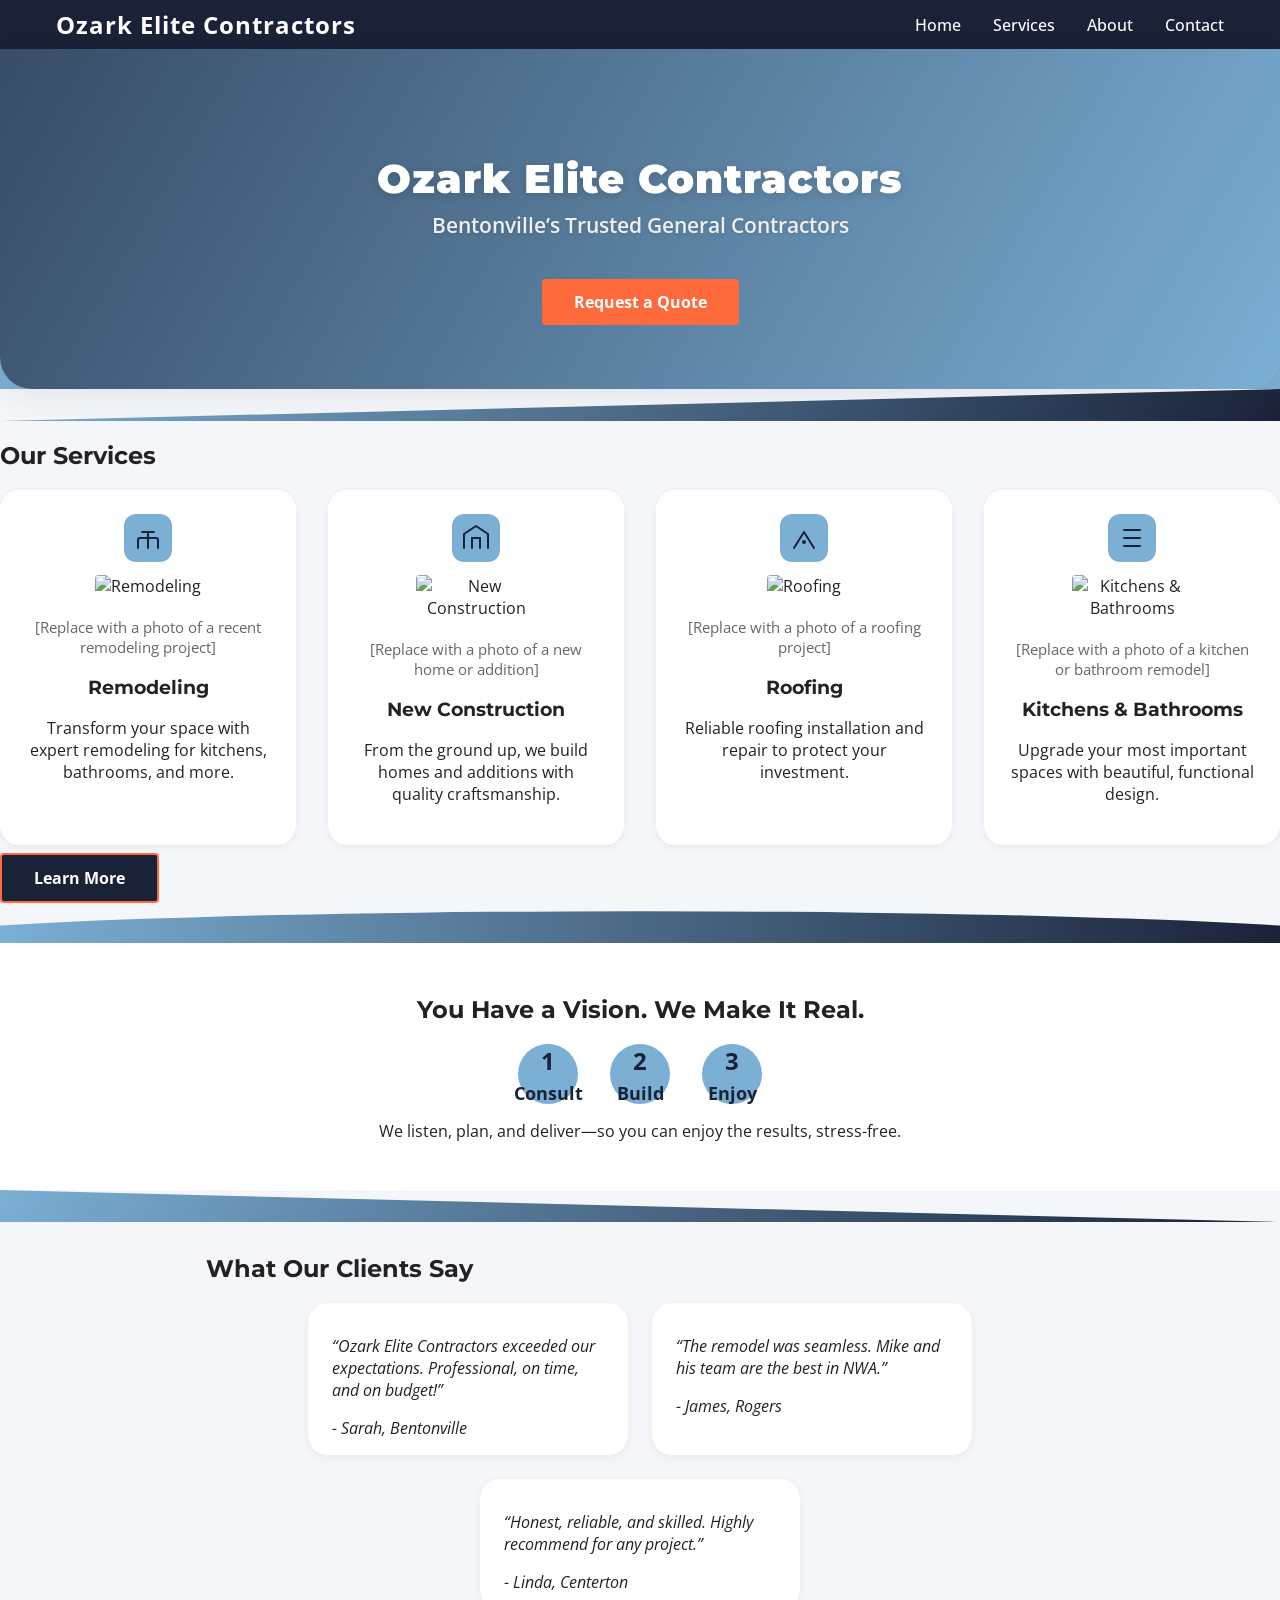
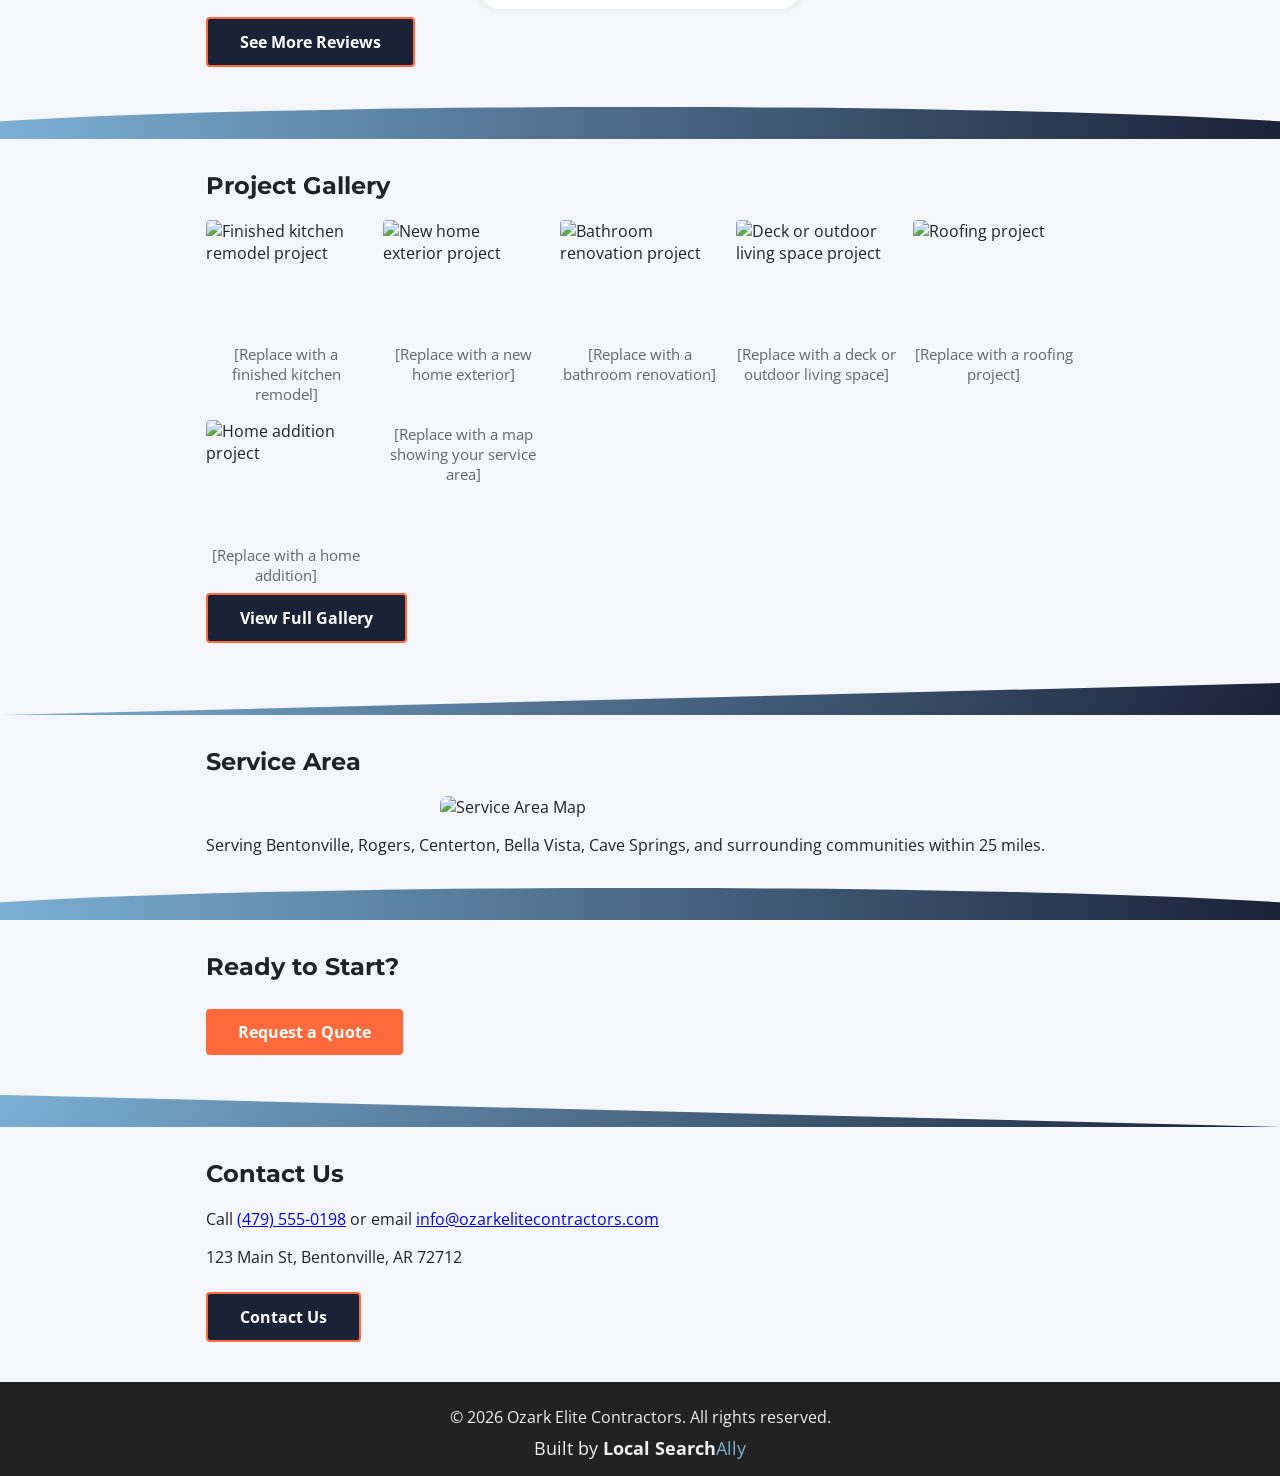
==== index.html @ 08e43aa9 "add html/css/js, schema, robots, and sitemap" ====
<!doctype html>
<html lang="en">
  <head>
    <meta charset="UTF-8" />
    <meta name="viewport" content="width=device-width, initial-scale=1.0" />
    <title>Ozark Elite Contractors | Bentonville, AR</title>
    <meta
      name="description"
      content="Ozark Elite Contractors: Trusted general contractors serving Bentonville and Northwest Arkansas. Remodeling, new construction, roofing, kitchens, and more. Request a quote today!"
    />
    <!-- Google Fonts: Montserrat (headings), Open Sans (body) -->
    <link
      href="https://fonts.googleapis.com/css2?family=Montserrat:wght@700;900&family=Open+Sans:wght@400;600&display=swap"
      rel="stylesheet"
    />
    <link rel="stylesheet" href="styles.css" />
    <!-- Schema markup for LocalBusiness and Organization -->
    <script type="application/ld+json">
      {
        "@context": "https://schema.org",
        "@type": "LocalBusiness",
        "name": "Ozark Elite Contractors",
        "image": "https://localsearchally.com/demo-assets/ozark-elite-logo.png",
        "@id": "https://ozarkelitecontractors.com",
        "url": "https://ozarkelitecontractors.com",
        "telephone": "+1-479-555-0198",
        "address": {
          "@type": "PostalAddress",
          "streetAddress": "123 Main St",
          "addressLocality": "Bentonville",
          "addressRegion": "AR",
          "postalCode": "72712",
          "addressCountry": "US"
        },
        "geo": {
          "@type": "GeoCoordinates",
          "latitude": 36.3729,
          "longitude": -94.2088
        },
        "openingHoursSpecification": [
          {
            "@type": "OpeningHoursSpecification",
            "dayOfWeek": [
              "Monday",
              "Tuesday",
              "Wednesday",
              "Thursday",
              "Friday"
            ],
            "opens": "08:00",
            "closes": "17:00"
          }
        ],
        "sameAs": [
          "https://www.facebook.com/ozarkelitecontractors",
          "https://www.instagram.com/ozarkelitecontractors"
        ]
      }
    </script>
    <script type="application/ld+json">
      {
        "@context": "https://schema.org",
        "@type": "Organization",
        "name": "Ozark Elite Contractors",
        "url": "https://ozarkelitecontractors.com",
        "logo": "https://localsearchally.com/demo-assets/ozark-elite-logo.png",
        "contactPoint": [
          {
            "@type": "ContactPoint",
            "telephone": "+1-479-555-0198",
            "contactType": "customer service",
            "areaServed": "US",
            "availableLanguage": ["English"]
          }
        ],
        "sameAs": [
          "https://www.facebook.com/ozarkelitecontractors",
          "https://www.instagram.com/ozarkelitecontractors"
        ]
      }
    </script>
  </head>
  <body>
    <header role="banner">
      <nav role="navigation" aria-label="Main navigation">
        <div class="logo">Ozark Elite Contractors</div>
        <ul role="menubar" aria-label="Main navigation">
          <li><a href="index.html" aria-current="page">Home</a></li>
          <li><a href="services.html">Services</a></li>
          <li><a href="about.html">About</a></li>
          <li><a href="contact.html">Contact</a></li>
        </ul>
      </nav>
    </header>
    <main role="main">
      <section class="hero" aria-label="Hero section">
        <div class="hero-bg">
          <h1>Ozark Elite Contractors</h1>
          <div class="hero-sub">Bentonville’s Trusted General Contractors</div>
          <a href="contact.html" class="cta" aria-label="Request a Quote"
            >Request a Quote</a
          >
        </div>
      </section>
      <div class="divider divider-angled"></div>
      <section aria-label="Our Services">
        <h2>Our Services</h2>
        <div class="service-cards">
          <div class="service-card" tabindex="0">
            <span
              aria-hidden="true"
              style="display: block; margin-bottom: 0.5rem"
            >
              <svg width="48" height="48" fill="none" viewBox="0 0 48 48">
                <rect width="48" height="48" rx="12" fill="#7bafd4" />
                <path
                  d="M14 34v-8a2 2 0 0 1 2-2h16a2 2 0 0 1 2 2v8"
                  stroke="#1a2238"
                  stroke-width="2"
                  stroke-linecap="round"
                  stroke-linejoin="round"
                />
                <path
                  d="M24 34V18"
                  stroke="#1a2238"
                  stroke-width="2"
                  stroke-linecap="round"
                />
                <path
                  d="M18 18h12"
                  stroke="#1a2238"
                  stroke-width="2"
                  stroke-linecap="round"
                />
              </svg>
            </span>
            <img src="assets/remodeling.jpg" alt="Remodeling" loading="lazy" />
            <small class="img-desc"
              >[Replace with a photo of a recent remodeling project]</small
            >
            <h3>Remodeling</h3>
            <p>
              Transform your space with expert remodeling for kitchens,
              bathrooms, and more.
            </p>
          </div>
          <div class="service-card" tabindex="0">
            <span
              aria-hidden="true"
              style="display: block; margin-bottom: 0.5rem"
            >
              <svg width="48" height="48" fill="none" viewBox="0 0 48 48">
                <rect width="48" height="48" rx="12" fill="#7bafd4" />
                <path
                  d="M12 34V20l12-8 12 8v14"
                  stroke="#1a2238"
                  stroke-width="2"
                  stroke-linecap="round"
                  stroke-linejoin="round"
                />
                <path
                  d="M20 34V24h8v10"
                  stroke="#1a2238"
                  stroke-width="2"
                  stroke-linecap="round"
                />
              </svg>
            </span>
            <img
              src="assets/new-construction.jpg"
              alt="New Construction"
              loading="lazy"
            />
            <small class="img-desc"
              >[Replace with a photo of a new home or addition]</small
            >
            <h3>New Construction</h3>
            <p>
              From the ground up, we build homes and additions with quality
              craftsmanship.
            </p>
          </div>
          <div class="service-card" tabindex="0">
            <span
              aria-hidden="true"
              style="display: block; margin-bottom: 0.5rem"
            >
              <svg width="48" height="48" fill="none" viewBox="0 0 48 48">
                <rect width="48" height="48" rx="12" fill="#7bafd4" />
                <path
                  d="M14 34l10-16 10 16"
                  stroke="#1a2238"
                  stroke-width="2"
                  stroke-linecap="round"
                  stroke-linejoin="round"
                />
                <circle cx="24" cy="28" r="2" fill="#1a2238" />
              </svg>
            </span>
            <img src="assets/roofing.jpg" alt="Roofing" loading="lazy" />
            <small class="img-desc"
              >[Replace with a photo of a roofing project]</small
            >
            <h3>Roofing</h3>
            <p>
              Reliable roofing installation and repair to protect your
              investment.
            </p>
          </div>
          <div class="service-card" tabindex="0">
            <span
              aria-hidden="true"
              style="display: block; margin-bottom: 0.5rem"
            >
              <svg width="48" height="48" fill="none" viewBox="0 0 48 48">
                <rect width="48" height="48" rx="12" fill="#7bafd4" />
                <path
                  d="M16 32h16M16 24h16M16 16h16"
                  stroke="#1a2238"
                  stroke-width="2"
                  stroke-linecap="round"
                />
              </svg>
            </span>
            <img
              src="assets/kitchen-bath.jpg"
              alt="Kitchens & Bathrooms"
              loading="lazy"
            />
            <small class="img-desc"
              >[Replace with a photo of a kitchen or bathroom remodel]</small
            >
            <h3>Kitchens & Bathrooms</h3>
            <p>
              Upgrade your most important spaces with beautiful, functional
              design.
            </p>
          </div>
        </div>
        <a href="services.html" class="cta-secondary">Learn More</a>
      </section>
      <div class="divider divider-wave"></div>
      <!-- StoryBrand Narrative -->
      <section class="storybrand" aria-label="StoryBrand Narrative">
        <h2>You Have a Vision. We Make It Real.</h2>
        <div class="steps">
          <div class="step"><span>1</span>Consult</div>
          <div class="step"><span>2</span>Build</div>
          <div class="step"><span>3</span>Enjoy</div>
        </div>
        <p>
          We listen, plan, and deliver—so you can enjoy the results,
          stress-free.
        </p>
      </section>
      <!-- Social Proof -->
      <div class="divider divider-angled flip"></div>
      <section class="reviews" aria-label="Client Reviews">
        <h2>What Our Clients Say</h2>
        <div class="review-cards">
          <div class="review-card">
            <p>
              “Ozark Elite Contractors exceeded our expectations. Professional,
              on time, and on budget!”
            </p>
            <span>- Sarah, Bentonville</span>
          </div>
          <div class="review-card">
            <p>
              “The remodel was seamless. Mike and his team are the best in NWA.”
            </p>
            <span>- James, Rogers</span>
          </div>
          <div class="review-card">
            <p>
              “Honest, reliable, and skilled. Highly recommend for any project.”
            </p>
            <span>- Linda, Centerton</span>
          </div>
        </div>
        <a href="about.html#reviews" class="cta-secondary">See More Reviews</a>
      </section>
      <!-- Project Gallery -->
      <div class="divider divider-wave"></div>
      <section class="gallery" aria-label="Project Gallery">
        <h2>Project Gallery</h2>
        <div class="gallery-grid">
          <div class="gallery-img">
            <img
              src="assets/gallery1.jpg"
              alt="Finished kitchen remodel project"
              loading="lazy"
            />
            <small class="img-desc"
              >[Replace with a finished kitchen remodel]</small
            >
          </div>
          <div class="gallery-img">
            <img
              src="assets/gallery2.jpg"
              alt="New home exterior project"
              loading="lazy"
            />
            <small class="img-desc">[Replace with a new home exterior]</small>
          </div>
          <div class="gallery-img">
            <img
              src="assets/gallery3.jpg"
              alt="Bathroom renovation project"
              loading="lazy"
            />
            <small class="img-desc">[Replace with a bathroom renovation]</small>
          </div>
          <div class="gallery-img">
            <img
              src="assets/gallery4.jpg"
              alt="Deck or outdoor living space project"
              loading="lazy"
            />
            <small class="img-desc"
              >[Replace with a deck or outdoor living space]</small
            >
          </div>
          <div class="gallery-img">
            <img
              src="assets/gallery5.jpg"
              alt="Roofing project"
              loading="lazy"
            />
            <small class="img-desc">[Replace with a roofing project]</small>
          </div>
          <div class="gallery-img">
            <img
              src="assets/gallery6.jpg"
              alt="Home addition project"
              loading="lazy"
            />
            <small class="img-desc">[Replace with a home addition]</small>
          </div>
          <small class="img-desc"
            >[Replace with a map showing your service area]</small
          >
        </div>
        <a href="about.html#gallery" class="cta-secondary">View Full Gallery</a>
      </section>
      <!-- Service Area Map -->
      <div class="divider divider-angled"></div>
      <section class="service-area" aria-label="Service Area">
        <h2>Service Area</h2>
        <img
          src="assets/service-area-map.jpg"
          alt="Service Area Map"
          loading="lazy"
        />
        <p>
          Serving Bentonville, Rogers, Centerton, Bella Vista, Cave Springs, and
          surrounding communities within 25 miles.
        </p>
      </section>
      <!-- Secondary CTA -->
      <div class="divider divider-wave"></div>
      <section class="cta-section" aria-label="Call to Action">
        <h2>Ready to Start?</h2>
        <a href="contact.html" class="cta">Request a Quote</a>
      </section>
      <!-- Contact Teaser -->
      <div class="divider divider-angled flip"></div>
      <section class="contact-teaser" aria-label="Contact Teaser">
        <h2>Contact Us</h2>
        <p>
          Call <a href="tel:4795550198">(479) 555-0198</a> or email
          <a href="mailto:info@ozarkelitecontractors.com"
            >info@ozarkelitecontractors.com</a
          >
        </p>
        <p>123 Main St, Bentonville, AR 72712</p>
        <a href="contact.html" class="cta-secondary">Contact Us</a>
      </section>
    </main>
    <footer>
      <div class="footer-content">
        <span>&copy; 2026 Ozark Elite Contractors. All rights reserved.</span>
        <span
          >Built by
          <a href="https://localsearchally.com" style="color: #f0f0f0"
            >Local Search</a
          ><span style="color: #7bafd4">Ally</span></span
        >
      </div>
    </footer>
    <script src="main.js"></script>
  </body>
</html>
---- styles.css ----
/*
  styles.css for Ozark Elite Contractors Demo Site
  Bold, modern, accessible, and mobile-friendly
*/

:root {
  --primary: #1a2238;
  --accent: #7bafd4;
  --background: #f5f6fa;
  --cta: #ff6a3d;
  --footer-bg: #222;
  --footer-light: #f0f0f0;
  --footer-ally: #7bafd4;
  --text: #222;
  --white: #fff;
}

html {
  box-sizing: border-box;
  font-size: 16px;
  scroll-behavior: smooth;
}
*,
*:before,
*:after {
  box-sizing: inherit;
}
body {
  margin: 0;
  font-family: "Open Sans", Arial, sans-serif;
  /* Headings use Montserrat */
  h1,
  h2,
  h3,
  h4,
  h5,
  h6 {
    font-family: "Montserrat", Arial, sans-serif;
    font-weight: 700;
  }
  background: var(--background);
  color: var(--text);
}
header {
  background: var(--primary);
  color: var(--white);
  padding: 0.5rem 0;
}
nav {
  display: flex;
  align-items: center;
  justify-content: space-between;
  max-width: 1200px;
  margin: 0 auto;
  padding: 0 1rem;
}
.logo {
  font-size: 1.5rem;
  font-weight: bold;
  letter-spacing: 1px;
}
nav ul {
  list-style: none;
  display: flex;
  gap: 2rem;
  margin: 0;
  padding: 0;
}
nav a {
  color: var(--white);
  text-decoration: none;
  font-weight: 500;
  transition: color 0.2s;
}
nav a:hover {
  color: var(--accent);
}
.hero {
  background: var(--accent);
  color: var(--primary);
  text-align: center;
  padding: 0;
  position: relative;
  min-height: 340px;
  display: flex;
  align-items: stretch;
  justify-content: center;
}
.hero-bg {
  background:
    linear-gradient(
      120deg,
      rgba(26, 34, 56, 0.7) 0%,
      rgba(123, 175, 212, 0.7) 100%
    ),
    url("https://images.unsplash.com/photo-1506744038136-46273834b3fb?auto=format&fit=crop&w=1200&q=80")
      center/cover no-repeat;
  width: 100%;
  padding: 4rem 1rem 3rem 1rem;
  display: flex;
  flex-direction: column;
  align-items: center;
  justify-content: center;
  border-radius: 0 0 2rem 2rem;
  box-shadow: 0 8px 32px rgba(26, 34, 56, 0.08);
}
.hero-bg h1 {
  font-family: "Montserrat", Arial, sans-serif;
  font-size: 3rem;
  font-weight: 900;
  letter-spacing: 1px;
  color: var(--white);
  margin-bottom: 0.5rem;
  text-shadow: 0 2px 8px rgba(26, 34, 56, 0.18);
}
.hero-sub {
  font-family: "Open Sans", Arial, sans-serif;
  font-size: 1.3rem;
  color: var(--footer-light);
  margin-bottom: 2rem;
  font-weight: 600;
  text-shadow: 0 1px 4px rgba(26, 34, 56, 0.12);
}
.hero h1 {
  font-size: 2.5rem;
  margin-bottom: 0.5rem;
}
.hero p {
  font-size: 1.25rem;
  margin-bottom: 1.5rem;
}
.cta,
.cta-secondary,
button.cta {
  display: inline-block;
  background: var(--cta);
  color: var(--white);
  padding: 0.75rem 2rem;
  border: none;
  border-radius: 4px;
  font-size: 1rem;
  font-weight: bold;
  text-decoration: none;
  margin: 0.5rem 0;
  cursor: pointer;
  transition:
    background 0.2s,
    box-shadow 0.2s,
    transform 0.15s;
  outline: none;
}
.cta:active,
.cta-secondary:active,
button.cta:active {
  transform: scale(0.97);
  box-shadow: 0 2px 8px rgba(255, 106, 61, 0.12);
}
.cta:hover,
button.cta:hover {
  background: #ff824d;
}
.cta-secondary {
  background: var(--primary);
  color: var(--white);
  border: 2px solid var(--cta);
}
.cta-secondary:hover {
  background: var(--cta);
  color: var(--white);
}
.services-highlight,
.service-list {
  max-width: 1200px;
  margin: 2rem auto;
  padding: 0 1rem;
}
.service-cards,
.service-list {
  display: flex;
  flex-wrap: wrap;
  gap: 2rem;
  justify-content: center;
}
.service-card {
  background: var(--white);
  border-radius: 1.25rem;
  box-shadow: 0 2px 8px rgba(0, 0, 0, 0.06);
  padding: 1.5rem;
  flex: 1 1 250px;
  max-width: 320px;
  text-align: center;
  transition:
    box-shadow 0.2s,
    transform 0.2s;
  cursor: pointer;
}
.service-card:hover,
.service-card:focus-within {
  box-shadow: 0 8px 32px rgba(123, 175, 212, 0.18);
  transform: translateY(-4px) scale(1.03);
}
.service-card img {
  width: 100%;
  max-width: 120px;
  height: auto;
  margin-bottom: 1rem;
  border-radius: 4px;
}
.storybrand {
  background: var(--white);
  padding: 2rem 1rem;
  text-align: center;
}
.steps {
  display: flex;
  justify-content: center;
  gap: 2rem;
  margin: 1rem 0;
}
.step {
  background: var(--accent);
  color: var(--primary);
  border-radius: 50%;
  width: 60px;
  height: 60px;
  display: flex;
  flex-direction: column;
  align-items: center;
  justify-content: center;
  font-weight: bold;
  font-size: 1.1rem;
}
.step span {
  font-size: 1.5rem;
  margin-bottom: 0.25rem;
}
.reviews,
.gallery,
.service-area,
.cta-section,
.contact-teaser,
.contact-methods,
.contact-form,
.map,
.why-choose-us,
.community-values {
  max-width: 900px;
  margin: 2rem auto;
  padding: 0 1rem;
}
.review-cards {
  display: flex;
  flex-wrap: wrap;
  gap: 1.5rem;
  justify-content: center;
}
.review-card {
  background: var(--white);
  border-radius: 1.25rem;
  box-shadow: 0 2px 8px rgba(0, 0, 0, 0.06);
  padding: 1rem 1.5rem;
  max-width: 320px;
  font-style: italic;
  transition:
    box-shadow 0.2s,
    transform 0.2s;
}
.review-card:hover,
.review-card:focus-within {
  box-shadow: 0 8px 32px rgba(123, 175, 212, 0.18);
  transform: translateY(-4px) scale(1.03);
}
/* Section Dividers */
.divider {
  width: 100%;
  height: 32px;
  overflow: hidden;
  line-height: 0;
  margin: 0;
  background: none;
  border: none;
}
.divider-angled {
  background: none;
  height: 32px;
  position: relative;
}
.divider-angled::before {
  content: "";
  display: block;
  width: 100%;
  height: 100%;
  background: linear-gradient(120deg, var(--accent) 0%, var(--primary) 100%);
  clip-path: polygon(0 100%, 100% 0, 100% 100%);
}
.divider-angled.flip::before {
  clip-path: polygon(0 0, 100% 100%, 0 100%);
}
.divider-wave {
  background: none;
  height: 32px;
  position: relative;
}
.divider-wave::before {
  content: "";
  display: block;
  width: 100%;
  height: 100%;
  background: linear-gradient(90deg, var(--accent) 0%, var(--primary) 100%);
  clip-path: ellipse(60% 100% at 50% 100%);
}
.gallery-grid {
  display: grid;
  grid-template-columns: repeat(auto-fit, minmax(140px, 1fr));
  gap: 1rem;
  margin-top: 1rem;
}
.gallery-img {
  display: flex;
  flex-direction: column;
  align-items: center;
}
.gallery-img img {
  width: 100%;
  border-radius: 4px;
  object-fit: cover;
  aspect-ratio: 4/3;
}
.img-desc {
  display: block;
  font-size: 0.95rem;
  color: #666;
  margin-top: 0.25rem;
  text-align: center;
}
.service-area img,
.map img {
  width: 100%;
  max-width: 400px;
  display: block;
  margin: 1rem auto;
  border-radius: 8px;
}
footer {
  background: var(--footer-bg);
  color: var(--footer-light);
  padding: 1.5rem 0 1rem 0;
  text-align: center;
}
.footer-content {
  display: flex;
  flex-direction: column;
  gap: 0.5rem;
  align-items: center;
  font-size: 1rem;
}
.footer-content a {
  color: var(--footer-light);
  text-decoration: none;
  font-weight: bold;
}
.footer-content a:hover {
  color: var(--footer-ally);
}
.footer-content span:last-child {
  font-size: 1.1rem;
}
.footer-content span .footer-ally {
  color: var(--footer-ally);
}
@media (max-width: 800px) {
  .service-cards,
  .service-list,
  .review-cards {
    flex-direction: column;
    align-items: center;
  }
  nav ul {
    gap: 1rem;
  }
}
@media (max-width: 600px) {
  .hero h1 {
    font-size: 1.5rem;
  }
  .service-card,
  .review-card {
    max-width: 100%;
  }
  .gallery-grid {
    grid-template-columns: 1fr 1fr;
  }
}
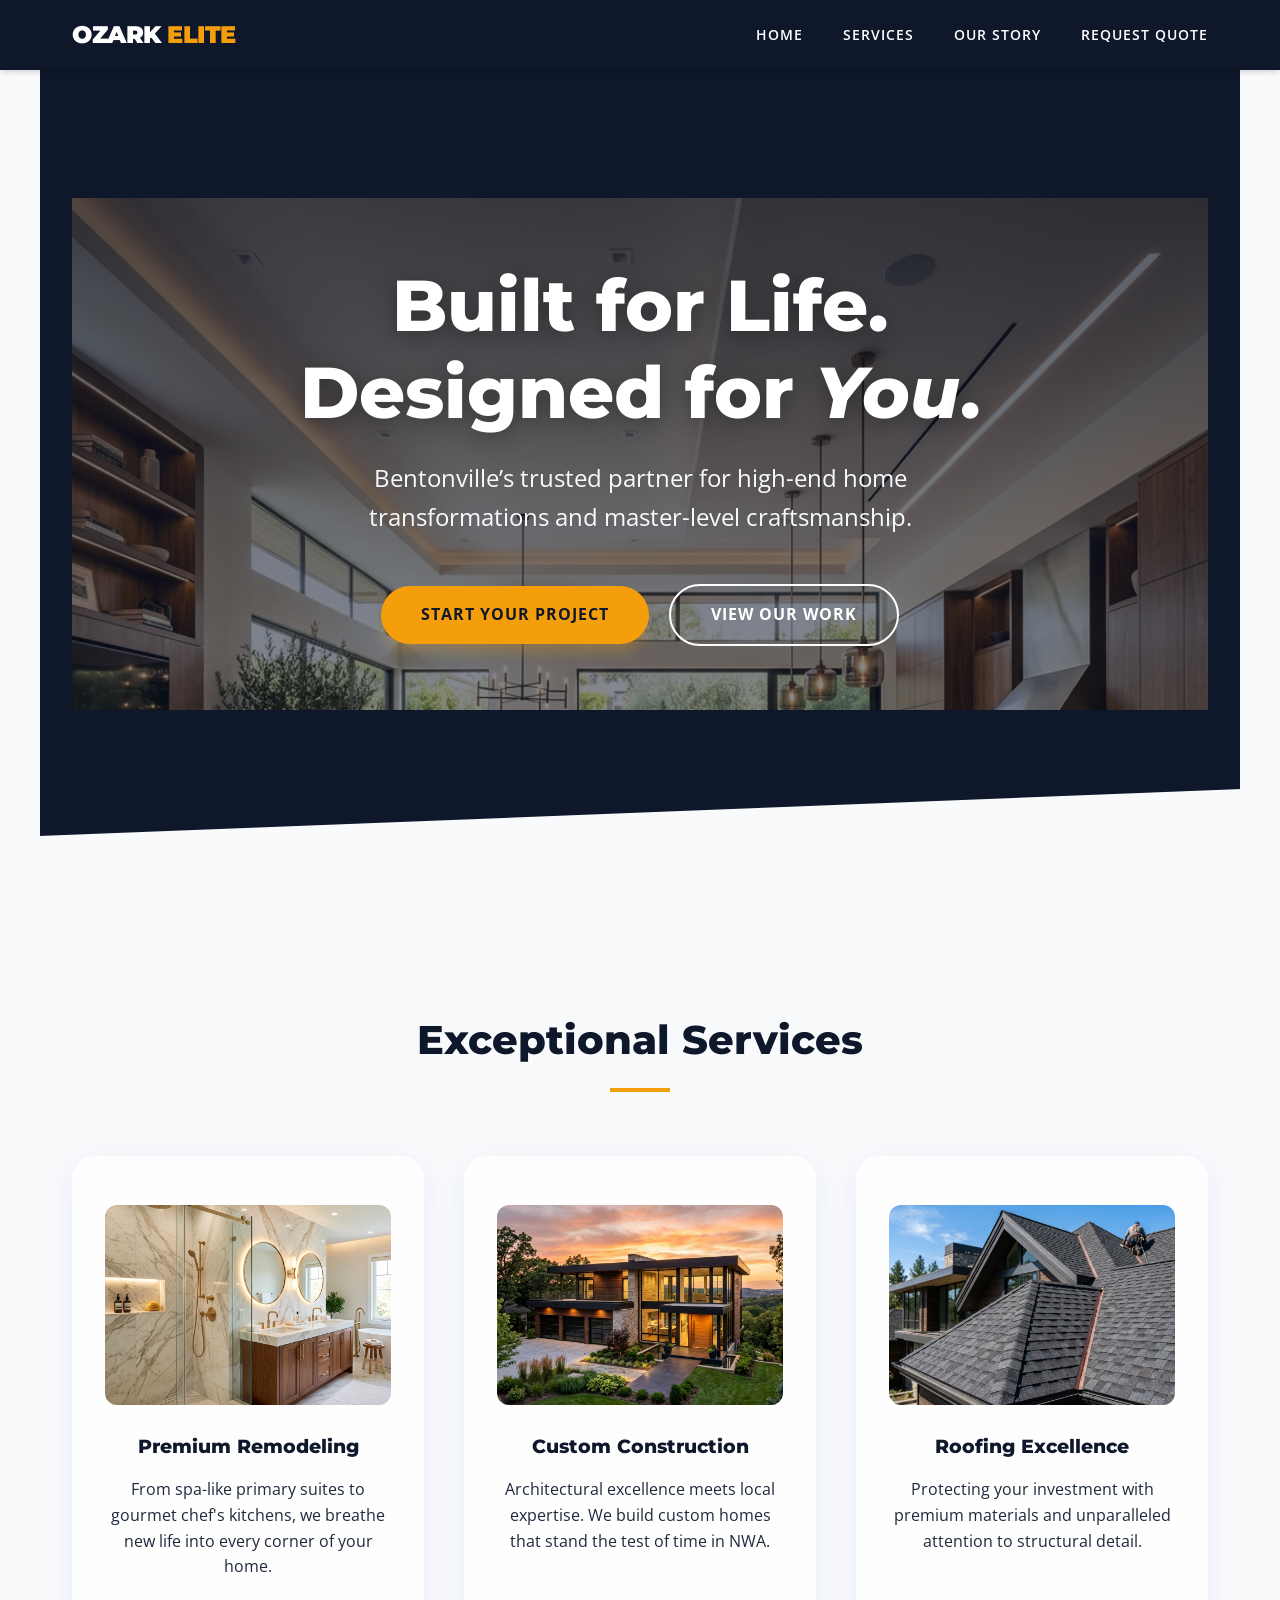
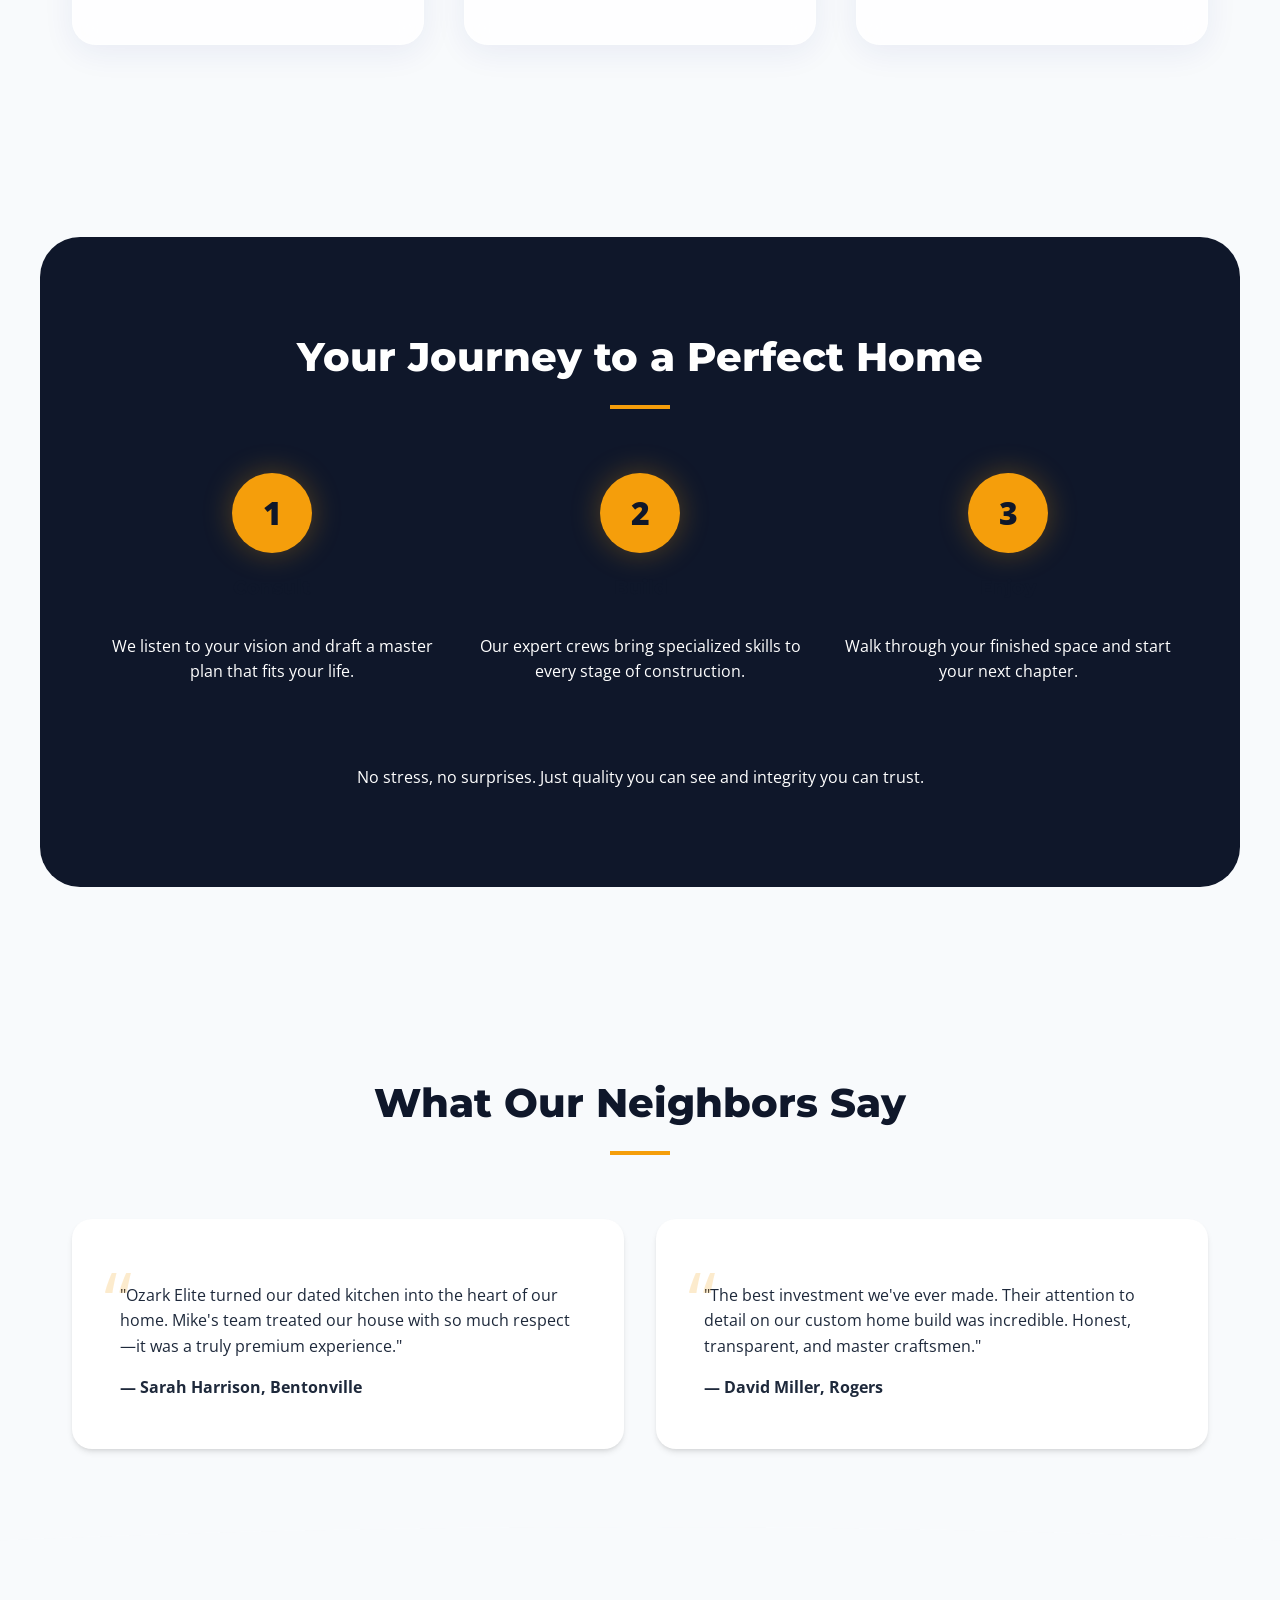
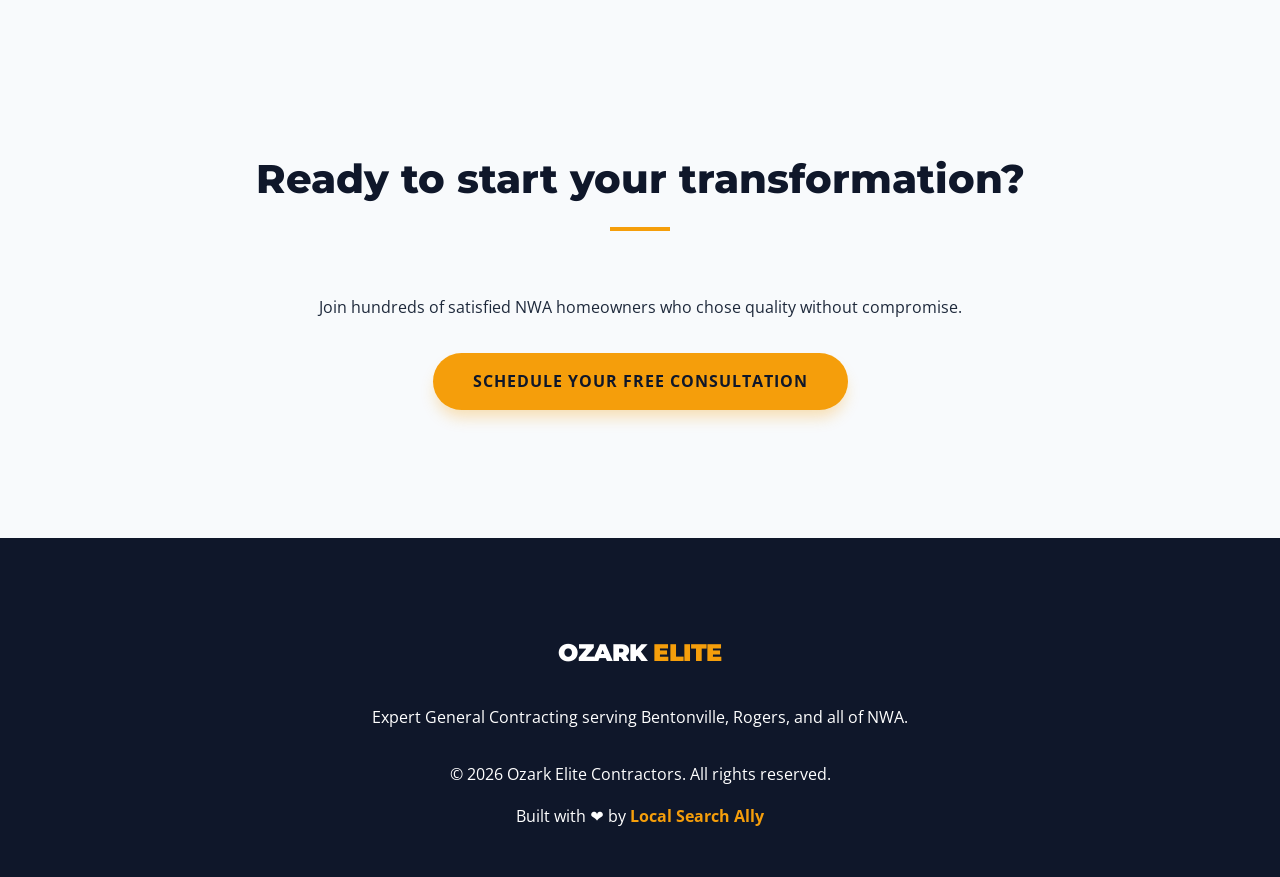
==== commit 14c8ff75: "update html/css/js" ====
--- a/index.html
+++ b/index.html
@@ -3,24 +3,22 @@
   <head>
     <meta charset="UTF-8" />
     <meta name="viewport" content="width=device-width, initial-scale=1.0" />
-    <title>Ozark Elite Contractors | Bentonville, AR</title>
+    <title>Ozark Elite Contractors | Premium General Contracting in Bentonville, AR</title>
     <meta
       name="description"
-      content="Ozark Elite Contractors: Trusted general contractors serving Bentonville and Northwest Arkansas. Remodeling, new construction, roofing, kitchens, and more. Request a quote today!"
+      content="Ozark Elite Contractors: Northwest Arkansas's premier choice for luxury remodeling, custom new construction, and high-end roofing. Experience quality craftsmanship in Bentonville."
     />
-    <!-- Google Fonts: Montserrat (headings), Open Sans (body) -->
     <link
-      href="https://fonts.googleapis.com/css2?family=Montserrat:wght@700;900&family=Open+Sans:wght@400;600&display=swap"
+      href="https://fonts.googleapis.com/css2?family=Montserrat:wght@700;800;900&family=Open+Sans:wght@400;600&display=swap"
       rel="stylesheet"
     />
     <link rel="stylesheet" href="styles.css" />
-    <!-- Schema markup for LocalBusiness and Organization -->
     <script type="application/ld+json">
       {
         "@context": "https://schema.org",
         "@type": "LocalBusiness",
         "name": "Ozark Elite Contractors",
-        "image": "https://localsearchally.com/demo-assets/ozark-elite-logo.png",
+        "image": "assets/hero.png",
         "@id": "https://ozarkelitecontractors.com",
         "url": "https://ozarkelitecontractors.com",
         "telephone": "+1-479-555-0198",
@@ -40,42 +38,10 @@
         "openingHoursSpecification": [
           {
             "@type": "OpeningHoursSpecification",
-            "dayOfWeek": [
-              "Monday",
-              "Tuesday",
-              "Wednesday",
-              "Thursday",
-              "Friday"
-            ],
+            "dayOfWeek": ["Monday", "Tuesday", "Wednesday", "Thursday", "Friday"],
             "opens": "08:00",
             "closes": "17:00"
           }
-        ],
-        "sameAs": [
-          "https://www.facebook.com/ozarkelitecontractors",
-          "https://www.instagram.com/ozarkelitecontractors"
-        ]
-      }
-    </script>
-    <script type="application/ld+json">
-      {
-        "@context": "https://schema.org",
-        "@type": "Organization",
-        "name": "Ozark Elite Contractors",
-        "url": "https://ozarkelitecontractors.com",
-        "logo": "https://localsearchally.com/demo-assets/ozark-elite-logo.png",
-        "contactPoint": [
-          {
-            "@type": "ContactPoint",
-            "telephone": "+1-479-555-0198",
-            "contactType": "customer service",
-            "areaServed": "US",
-            "availableLanguage": ["English"]
-          }
-        ],
-        "sameAs": [
-          "https://www.facebook.com/ozarkelitecontractors",
-          "https://www.instagram.com/ozarkelitecontractors"
         ]
       }
     </script>
@@ -83,311 +49,109 @@
   <body>
     <header role="banner">
       <nav role="navigation" aria-label="Main navigation">
-        <div class="logo">Ozark Elite Contractors</div>
+        <div class="logo">Ozark <span>Elite</span></div>
         <ul role="menubar" aria-label="Main navigation">
           <li><a href="index.html" aria-current="page">Home</a></li>
           <li><a href="services.html">Services</a></li>
-          <li><a href="about.html">About</a></li>
-          <li><a href="contact.html">Contact</a></li>
+          <li><a href="about.html">Our Story</a></li>
+          <li><a href="contact.html">Request Quote</a></li>
         </ul>
       </nav>
     </header>
+
     <main role="main">
       <section class="hero" aria-label="Hero section">
-        <div class="hero-bg">
-          <h1>Ozark Elite Contractors</h1>
-          <div class="hero-sub">Bentonville’s Trusted General Contractors</div>
-          <a href="contact.html" class="cta" aria-label="Request a Quote"
-            >Request a Quote</a
-          >
+        <div class="hero-bg" style="background-image: linear-gradient(to bottom, rgba(15, 23, 42, 0.7), rgba(15, 23, 42, 0.5)), url('assets/hero.png');">
+          <h1>Built for Life. <br>Designed for <i>You</i>.</h1>
+          <div class="hero-sub">Bentonville’s trusted partner for high-end home transformations and master-level craftsmanship.</div>
+          <div class="hero-actions">
+            <a href="contact.html" class="cta" aria-label="Request a Consultation">Start Your Project</a>
+            <a href="services.html" class="cta-secondary">View Our Work</a>
+          </div>
         </div>
       </section>
+
       <div class="divider divider-angled"></div>
-      <section aria-label="Our Services">
-        <h2>Our Services</h2>
+
+      <section class="services-overview" aria-label="Our Services">
+        <h2 class="reveal">Exceptional Services</h2>
         <div class="service-cards">
-          <div class="service-card" tabindex="0">
-            <span
-              aria-hidden="true"
-              style="display: block; margin-bottom: 0.5rem"
-            >
-              <svg width="48" height="48" fill="none" viewBox="0 0 48 48">
-                <rect width="48" height="48" rx="12" fill="#7bafd4" />
-                <path
-                  d="M14 34v-8a2 2 0 0 1 2-2h16a2 2 0 0 1 2 2v8"
-                  stroke="#1a2238"
-                  stroke-width="2"
-                  stroke-linecap="round"
-                  stroke-linejoin="round"
-                />
-                <path
-                  d="M24 34V18"
-                  stroke="#1a2238"
-                  stroke-width="2"
-                  stroke-linecap="round"
-                />
-                <path
-                  d="M18 18h12"
-                  stroke="#1a2238"
-                  stroke-width="2"
-                  stroke-linecap="round"
-                />
-              </svg>
-            </span>
-            <img src="assets/remodeling.jpg" alt="Remodeling" loading="lazy" />
-            <small class="img-desc"
-              >[Replace with a photo of a recent remodeling project]</small
-            >
-            <h3>Remodeling</h3>
-            <p>
-              Transform your space with expert remodeling for kitchens,
-              bathrooms, and more.
-            </p>
+          <div class="service-card reveal" tabindex="0">
+            <img src="assets/remodeling.png" alt="Luxury Bathroom Remodeling" loading="lazy" />
+            <h3>Premium Remodeling</h3>
+            <p>From spa-like primary suites to gourmet chef's kitchens, we breathe new life into every corner of your home.</p>
           </div>
-          <div class="service-card" tabindex="0">
-            <span
-              aria-hidden="true"
-              style="display: block; margin-bottom: 0.5rem"
-            >
-              <svg width="48" height="48" fill="none" viewBox="0 0 48 48">
-                <rect width="48" height="48" rx="12" fill="#7bafd4" />
-                <path
-                  d="M12 34V20l12-8 12 8v14"
-                  stroke="#1a2238"
-                  stroke-width="2"
-                  stroke-linecap="round"
-                  stroke-linejoin="round"
-                />
-                <path
-                  d="M20 34V24h8v10"
-                  stroke="#1a2238"
-                  stroke-width="2"
-                  stroke-linecap="round"
-                />
-              </svg>
-            </span>
-            <img
-              src="assets/new-construction.jpg"
-              alt="New Construction"
-              loading="lazy"
-            />
-            <small class="img-desc"
-              >[Replace with a photo of a new home or addition]</small
-            >
-            <h3>New Construction</h3>
-            <p>
-              From the ground up, we build homes and additions with quality
-              craftsmanship.
-            </p>
+          <div class="service-card reveal" tabindex="0">
+            <img src="assets/new-construction.png" alt="Custom Modern Home Construction" loading="lazy" />
+            <h3>Custom Construction</h3>
+            <p>Architectural excellence meets local expertise. We build custom homes that stand the test of time in NWA.</p>
           </div>
-          <div class="service-card" tabindex="0">
-            <span
-              aria-hidden="true"
-              style="display: block; margin-bottom: 0.5rem"
-            >
-              <svg width="48" height="48" fill="none" viewBox="0 0 48 48">
-                <rect width="48" height="48" rx="12" fill="#7bafd4" />
-                <path
-                  d="M14 34l10-16 10 16"
-                  stroke="#1a2238"
-                  stroke-width="2"
-                  stroke-linecap="round"
-                  stroke-linejoin="round"
-                />
-                <circle cx="24" cy="28" r="2" fill="#1a2238" />
-              </svg>
-            </span>
-            <img src="assets/roofing.jpg" alt="Roofing" loading="lazy" />
-            <small class="img-desc"
-              >[Replace with a photo of a roofing project]</small
-            >
-            <h3>Roofing</h3>
-            <p>
-              Reliable roofing installation and repair to protect your
-              investment.
-            </p>
-          </div>
-          <div class="service-card" tabindex="0">
-            <span
-              aria-hidden="true"
-              style="display: block; margin-bottom: 0.5rem"
-            >
-              <svg width="48" height="48" fill="none" viewBox="0 0 48 48">
-                <rect width="48" height="48" rx="12" fill="#7bafd4" />
-                <path
-                  d="M16 32h16M16 24h16M16 16h16"
-                  stroke="#1a2238"
-                  stroke-width="2"
-                  stroke-linecap="round"
-                />
-              </svg>
-            </span>
-            <img
-              src="assets/kitchen-bath.jpg"
-              alt="Kitchens & Bathrooms"
-              loading="lazy"
-            />
-            <small class="img-desc"
-              >[Replace with a photo of a kitchen or bathroom remodel]</small
-            >
-            <h3>Kitchens & Bathrooms</h3>
-            <p>
-              Upgrade your most important spaces with beautiful, functional
-              design.
-            </p>
+          <div class="service-card reveal" tabindex="0">
+            <img src="assets/roofing.png" alt="High-End Residential Roofing" loading="lazy" />
+            <h3>Roofing Excellence</h3>
+            <p>Protecting your investment with premium materials and unparalleled attention to structural detail.</p>
           </div>
         </div>
-        <a href="services.html" class="cta-secondary">Learn More</a>
       </section>
-      <div class="divider divider-wave"></div>
-      <!-- StoryBrand Narrative -->
-      <section class="storybrand" aria-label="StoryBrand Narrative">
-        <h2>You Have a Vision. We Make It Real.</h2>
+
+      <section class="storybrand reveal" aria-label="Our Process">
+        <h2>Your Journey to a Perfect Home</h2>
         <div class="steps">
-          <div class="step"><span>1</span>Consult</div>
-          <div class="step"><span>2</span>Build</div>
-          <div class="step"><span>3</span>Enjoy</div>
+          <div class="step">
+            <span>1</span>
+            <h3>Consult</h3>
+            <p>We listen to your vision and draft a master plan that fits your life.</p>
+          </div>
+          <div class="step">
+            <span>2</span>
+            <h3>Build</h3>
+            <p>Our expert crews bring specialized skills to every stage of construction.</p>
+          </div>
+          <div class="step">
+            <span>3</span>
+            <h3>Enjoy</h3>
+            <p>Walk through your finished space and start your next chapter.</p>
+          </div>
         </div>
-        <p>
-          We listen, plan, and deliver—so you can enjoy the results,
-          stress-free.
-        </p>
+        <p style="max-width: 600px; margin: 2rem auto 0;">No stress, no surprises. Just quality you can see and integrity you can trust.</p>
       </section>
-      <!-- Social Proof -->
-      <div class="divider divider-angled flip"></div>
-      <section class="reviews" aria-label="Client Reviews">
-        <h2>What Our Clients Say</h2>
+
+      <section class="reviews reveal" aria-label="Client Success Stories">
+        <h2>What Our Neighbors Say</h2>
         <div class="review-cards">
           <div class="review-card">
-            <p>
-              “Ozark Elite Contractors exceeded our expectations. Professional,
-              on time, and on budget!”
-            </p>
-            <span>- Sarah, Bentonville</span>
+            <p>"Ozark Elite turned our dated kitchen into the heart of our home. Mike's team treated our house with so much respect—it was a truly premium experience."</p>
+            <span style="font-weight: 700;">— Sarah Harrison, Bentonville</span>
           </div>
           <div class="review-card">
-            <p>
-              “The remodel was seamless. Mike and his team are the best in NWA.”
-            </p>
-            <span>- James, Rogers</span>
-          </div>
-          <div class="review-card">
-            <p>
-              “Honest, reliable, and skilled. Highly recommend for any project.”
-            </p>
-            <span>- Linda, Centerton</span>
+            <p>"The best investment we've ever made. Their attention to detail on our custom home build was incredible. Honest, transparent, and master craftsmen."</p>
+            <span style="font-weight: 700;">— David Miller, Rogers</span>
           </div>
         </div>
-        <a href="about.html#reviews" class="cta-secondary">See More Reviews</a>
       </section>
-      <!-- Project Gallery -->
+
       <div class="divider divider-wave"></div>
-      <section class="gallery" aria-label="Project Gallery">
-        <h2>Project Gallery</h2>
-        <div class="gallery-grid">
-          <div class="gallery-img">
-            <img
-              src="assets/gallery1.jpg"
-              alt="Finished kitchen remodel project"
-              loading="lazy"
-            />
-            <small class="img-desc"
-              >[Replace with a finished kitchen remodel]</small
-            >
-          </div>
-          <div class="gallery-img">
-            <img
-              src="assets/gallery2.jpg"
-              alt="New home exterior project"
-              loading="lazy"
-            />
-            <small class="img-desc">[Replace with a new home exterior]</small>
-          </div>
-          <div class="gallery-img">
-            <img
-              src="assets/gallery3.jpg"
-              alt="Bathroom renovation project"
-              loading="lazy"
-            />
-            <small class="img-desc">[Replace with a bathroom renovation]</small>
-          </div>
-          <div class="gallery-img">
-            <img
-              src="assets/gallery4.jpg"
-              alt="Deck or outdoor living space project"
-              loading="lazy"
-            />
-            <small class="img-desc"
-              >[Replace with a deck or outdoor living space]</small
-            >
-          </div>
-          <div class="gallery-img">
-            <img
-              src="assets/gallery5.jpg"
-              alt="Roofing project"
-              loading="lazy"
-            />
-            <small class="img-desc">[Replace with a roofing project]</small>
-          </div>
-          <div class="gallery-img">
-            <img
-              src="assets/gallery6.jpg"
-              alt="Home addition project"
-              loading="lazy"
-            />
-            <small class="img-desc">[Replace with a home addition]</small>
-          </div>
-          <small class="img-desc"
-            >[Replace with a map showing your service area]</small
-          >
-        </div>
-        <a href="about.html#gallery" class="cta-secondary">View Full Gallery</a>
-      </section>
-      <!-- Service Area Map -->
-      <div class="divider divider-angled"></div>
-      <section class="service-area" aria-label="Service Area">
-        <h2>Service Area</h2>
-        <img
-          src="assets/service-area-map.jpg"
-          alt="Service Area Map"
-          loading="lazy"
-        />
-        <p>
-          Serving Bentonville, Rogers, Centerton, Bella Vista, Cave Springs, and
-          surrounding communities within 25 miles.
-        </p>
-      </section>
-      <!-- Secondary CTA -->
-      <div class="divider divider-wave"></div>
-      <section class="cta-section" aria-label="Call to Action">
-        <h2>Ready to Start?</h2>
-        <a href="contact.html" class="cta">Request a Quote</a>
-      </section>
-      <!-- Contact Teaser -->
-      <div class="divider divider-angled flip"></div>
-      <section class="contact-teaser" aria-label="Contact Teaser">
-        <h2>Contact Us</h2>
-        <p>
-          Call <a href="tel:4795550198">(479) 555-0198</a> or email
-          <a href="mailto:info@ozarkelitecontractors.com"
-            >info@ozarkelitecontractors.com</a
-          >
-        </p>
-        <p>123 Main St, Bentonville, AR 72712</p>
-        <a href="contact.html" class="cta-secondary">Contact Us</a>
+
+      <section class="cta-section reveal" style="text-align: center;">
+        <h2>Ready to start your transformation?</h2>
+        <p style="margin-bottom: 2rem;">Join hundreds of satisfied NWA homeowners who chose quality without compromise.</p>
+        <a href="contact.html" class="cta">Schedule Your Free Consultation</a>
       </section>
     </main>
+
     <footer>
       <div class="footer-content">
-        <span>&copy; 2026 Ozark Elite Contractors. All rights reserved.</span>
-        <span
-          >Built by
-          <a href="https://localsearchally.com" style="color: #f0f0f0"
-            >Local Search</a
-          ><span style="color: #7bafd4">Ally</span></span
-        >
+        <div class="logo">Ozark <span>Elite</span></div>
+        <p>Expert General Contracting serving Bentonville, Rogers, and all of NWA.</p>
+        <div class="footer-copy">
+          <span>&copy; 2026 Ozark Elite Contractors. All rights reserved.</span>
+          <p>Built with ❤️ by <a href="https://localsearchally.com">Local Search <span>Ally</span></a></p>
+        </div>
       </div>
     </footer>
+
     <script src="main.js"></script>
   </body>
 </html>
+ </body>
+</html>
--- a/styles.css
+++ b/styles.css
@@ -1,18 +1,24 @@
 /*
-  styles.css for Ozark Elite Contractors Demo Site
-  Bold, modern, accessible, and mobile-friendly
+  styles.css for Ozark Elite Contractors
+  Premium, Modern, Luxury Construction Aesthetic
 */
 
 :root {
-  --primary: #1a2238;
-  --accent: #7bafd4;
-  --background: #f5f6fa;
-  --cta: #ff6a3d;
-  --footer-bg: #222;
-  --footer-light: #f0f0f0;
-  --footer-ally: #7bafd4;
-  --text: #222;
-  --white: #fff;
+  --primary: #0f172a;
+  --primary-light: #1e293b;
+  --accent: #f59e0b; /* Golden Amber */
+  --accent-hover: #d97706;
+  --background: #f8fafc;
+  --surface: rgba(255, 255, 255, 0.8);
+  --glass: rgba(255, 255, 255, 0.7);
+  --glass-border: rgba(255, 255, 255, 0.3);
+  --text: #1e293b;
+  --text-muted: #64748b;
+  --white: #ffffff;
+  --shadow-sm: 0 1px 2px 0 rgb(0 0 0 / 0.05);
+  --shadow: 0 4px 6px -1px rgb(0 0 0 / 0.1), 0 2px 4px -2px rgb(0 0 0 / 0.1);
+  --shadow-lg: 0 10px 15px -3px rgb(0 0 0 / 0.1), 0 4px 6px -4px rgb(0 0 0 / 0.1);
+  --shadow-glass: 0 8px 32px 0 rgba(31, 38, 135, 0.07);
 }
 
 html {
@@ -20,374 +26,452 @@
   font-size: 16px;
   scroll-behavior: smooth;
 }
-*,
-*:before,
-*:after {
+
+*, *:before, *:after {
   box-sizing: inherit;
 }
+
 body {
   margin: 0;
-  font-family: "Open Sans", Arial, sans-serif;
-  /* Headings use Montserrat */
-  h1,
-  h2,
-  h3,
-  h4,
-  h5,
-  h6 {
-    font-family: "Montserrat", Arial, sans-serif;
-    font-weight: 700;
-  }
-  background: var(--background);
+  font-family: 'Open Sans', system-ui, -apple-system, sans-serif;
+  background-color: var(--background);
   color: var(--text);
-}
+  line-height: 1.6;
+  overflow-x: hidden;
+}
+
+h1, h2, h3, h4, h5, h6 {
+  font-family: 'Montserrat', sans-serif;
+  font-weight: 800;
+  line-height: 1.2;
+  margin-top: 0;
+  color: var(--primary);
+}
+
+/* Header & Nav */
 header {
   background: var(--primary);
-  color: var(--white);
-  padding: 0.5rem 0;
-}
+  backdrop-filter: blur(10px);
+  position: sticky;
+  top: 0;
+  z-index: 1000;
+  padding: 1rem 0;
+  box-shadow: var(--shadow);
+}
+
 nav {
   display: flex;
   align-items: center;
   justify-content: space-between;
   max-width: 1200px;
   margin: 0 auto;
-  padding: 0 1rem;
-}
+  padding: 0 2rem;
+}
+
 .logo {
+  font-family: 'Montserrat', sans-serif;
   font-size: 1.5rem;
-  font-weight: bold;
-  letter-spacing: 1px;
-}
+  font-weight: 900;
+  letter-spacing: -0.5px;
+  color: var(--white);
+  text-transform: uppercase;
+}
+
+.logo span {
+  color: var(--accent);
+}
+
 nav ul {
   list-style: none;
   display: flex;
-  gap: 2rem;
+  gap: 2.5rem;
   margin: 0;
   padding: 0;
 }
+
 nav a {
   color: var(--white);
   text-decoration: none;
-  font-weight: 500;
-  transition: color 0.2s;
-}
+  font-weight: 600;
+  font-size: 0.9rem;
+  text-transform: uppercase;
+  letter-spacing: 1px;
+  transition: all 0.3s ease;
+  position: relative;
+}
+
+nav a::after {
+  content: '';
+  position: absolute;
+  bottom: -4px;
+  left: 0;
+  width: 0;
+  height: 2px;
+  background: var(--accent);
+  transition: width 0.3s ease;
+}
+
+nav a:hover::after {
+  width: 100%;
+}
+
 nav a:hover {
   color: var(--accent);
 }
+
+/* Hero Section */
 .hero {
-  background: var(--accent);
-  color: var(--primary);
-  text-align: center;
-  padding: 0;
-  position: relative;
-  min-height: 340px;
-  display: flex;
-  align-items: stretch;
+  min-height: 80vh;
+  display: flex;
+  align-items: center;
   justify-content: center;
-}
+  position: relative;
+  background: var(--primary);
+  overflow: hidden;
+}
+
 .hero-bg {
-  background:
-    linear-gradient(
-      120deg,
-      rgba(26, 34, 56, 0.7) 0%,
-      rgba(123, 175, 212, 0.7) 100%
-    ),
-    url("https://images.unsplash.com/photo-1506744038136-46273834b3fb?auto=format&fit=crop&w=1200&q=80")
-      center/cover no-repeat;
-  width: 100%;
-  padding: 4rem 1rem 3rem 1rem;
+  width: 100%;
+  height: 100%;
   display: flex;
   flex-direction: column;
   align-items: center;
   justify-content: center;
-  border-radius: 0 0 2rem 2rem;
-  box-shadow: 0 8px 32px rgba(26, 34, 56, 0.08);
-}
-.hero-bg h1 {
-  font-family: "Montserrat", Arial, sans-serif;
-  font-size: 3rem;
-  font-weight: 900;
+  text-align: center;
+  padding: 4rem 2rem;
+  background: linear-gradient(to bottom, rgba(15, 23, 42, 0.8), rgba(15, 23, 42, 0.4)), 
+              url('https://images.unsplash.com/photo-1600585154340-be6161a56a0c?auto=format&fit=crop&w=1920&q=80') center/cover no-repeat;
+  transition: transform 0.5s ease-out;
+}
+
+.hero h1 {
+  font-size: clamp(2.5rem, 8vw, 4.5rem);
+  color: var(--white);
+  max-width: 900px;
+  margin-bottom: 1.5rem;
+  text-shadow: 0 4px 20px rgba(0, 0, 0, 0.3);
+  animation: fadeInUp 1s ease-out;
+}
+
+.hero-sub {
+  font-size: clamp(1.1rem, 3vw, 1.5rem);
+  color: var(--background);
+  max-width: 700px;
+  margin-bottom: 3rem;
+  font-weight: 400;
+  opacity: 0.9;
+  animation: fadeInUp 1s ease-out 0.2s both;
+}
+
+/* Buttons */
+.cta, .cta-secondary {
+  padding: 1rem 2.5rem;
+  border-radius: 50px;
+  font-weight: 700;
+  text-decoration: none;
+  text-transform: uppercase;
   letter-spacing: 1px;
-  color: var(--white);
-  margin-bottom: 0.5rem;
-  text-shadow: 0 2px 8px rgba(26, 34, 56, 0.18);
-}
-.hero-sub {
-  font-family: "Open Sans", Arial, sans-serif;
-  font-size: 1.3rem;
-  color: var(--footer-light);
+  transition: all 0.3s cubic-bezier(0.4, 0, 0.2, 1);
+  display: inline-block;
+  cursor: pointer;
+}
+
+.cta {
+  background: var(--accent);
+  color: var(--primary);
+  box-shadow: 0 10px 15px -3px rgba(245, 158, 11, 0.3);
+}
+
+.cta:hover {
+  background: var(--accent-hover);
+  transform: translateY(-3px);
+  box-shadow: 0 20px 25px -5px rgba(245, 158, 11, 0.4);
+}
+
+.cta-secondary {
+  background: transparent;
+  color: var(--white);
+  border: 2px solid var(--white);
+  margin-left: 1rem;
+}
+
+.cta-secondary:hover {
+  background: var(--white);
+  color: var(--primary);
+}
+
+/* Dividers */
+.divider {
+  height: 100px;
+  width: 100%;
+  position: relative;
+  z-index: 10;
+  margin-top: -50px;
+}
+
+.divider-angled {
+  background: var(--background);
+  clip-path: polygon(0 50%, 100% 0, 100% 100%, 0 100%);
+}
+
+.divider-wave {
+  background: var(--background);
+  clip-path: ellipse(100% 100% at 50% 100%);
+}
+
+/* Sections */
+section {
+  padding: 8rem 2rem;
+  max-width: 1200px;
+  margin: 0 auto;
+}
+
+section h2 {
+  font-size: 2.5rem;
+  text-align: center;
+  margin-bottom: 4rem;
+  position: relative;
+}
+
+section h2::after {
+  content: '';
+  display: block;
+  width: 60px;
+  height: 4px;
+  background: var(--accent);
+  margin: 1.5rem auto 0;
+}
+
+/* Service Cards (Glassmorphism) */
+.service-cards {
+  display: grid;
+  grid-template-columns: repeat(auto-fit, minmax(300px, 1fr));
+  gap: 2.5rem;
+}
+
+.service-card {
+  background: var(--surface);
+  backdrop-filter: blur(12px);
+  border: 1px solid var(--glass-border);
+  padding: 3rem 2rem;
+  border-radius: 24px;
+  transition: all 0.4s cubic-bezier(0.175, 0.885, 0.32, 1.275);
+  box-shadow: var(--shadow-glass);
+  text-align: center;
+}
+
+.service-card:hover {
+  transform: translateY(-15px);
+  box-shadow: 0 20px 40px rgba(0, 0, 0, 0.1);
+  background: var(--white);
+}
+
+.service-card svg {
   margin-bottom: 2rem;
-  font-weight: 600;
-  text-shadow: 0 1px 4px rgba(26, 34, 56, 0.12);
-}
-.hero h1 {
-  font-size: 2.5rem;
-  margin-bottom: 0.5rem;
-}
-.hero p {
-  font-size: 1.25rem;
+  transition: transform 0.4s ease;
+}
+
+.service-card:hover svg {
+  transform: scale(1.1) rotate(5deg);
+}
+
+.service-card img {
+  width: 100%;
+  height: 200px;
+  object-fit: cover;
+  border-radius: 12px;
   margin-bottom: 1.5rem;
 }
-.cta,
-.cta-secondary,
-button.cta {
-  display: inline-block;
-  background: var(--cta);
-  color: var(--white);
-  padding: 0.75rem 2rem;
-  border: none;
-  border-radius: 4px;
-  font-size: 1rem;
-  font-weight: bold;
-  text-decoration: none;
-  margin: 0.5rem 0;
-  cursor: pointer;
-  transition:
-    background 0.2s,
-    box-shadow 0.2s,
-    transform 0.15s;
-  outline: none;
-}
-.cta:active,
-.cta-secondary:active,
-button.cta:active {
-  transform: scale(0.97);
-  box-shadow: 0 2px 8px rgba(255, 106, 61, 0.12);
-}
-.cta:hover,
-button.cta:hover {
-  background: #ff824d;
-}
-.cta-secondary {
+
+/* StoryBrand Section */
+.storybrand {
   background: var(--primary);
   color: var(--white);
-  border: 2px solid var(--cta);
-}
-.cta-secondary:hover {
-  background: var(--cta);
-  color: var(--white);
-}
-.services-highlight,
-.service-list {
-  max-width: 1200px;
-  margin: 2rem auto;
-  padding: 0 1rem;
-}
-.service-cards,
-.service-list {
-  display: flex;
-  flex-wrap: wrap;
+  border-radius: 40px;
+  margin: 4rem auto;
+  padding: 6rem 4rem;
+  text-align: center;
+}
+
+.storybrand h2 {
+  color: var(--white);
+}
+
+.steps {
+  display: flex;
+  justify-content: space-around;
+  margin: 4rem 0;
   gap: 2rem;
-  justify-content: center;
-}
-.service-card {
-  background: var(--white);
-  border-radius: 1.25rem;
-  box-shadow: 0 2px 8px rgba(0, 0, 0, 0.06);
-  padding: 1.5rem;
-  flex: 1 1 250px;
-  max-width: 320px;
-  text-align: center;
-  transition:
-    box-shadow 0.2s,
-    transform 0.2s;
-  cursor: pointer;
-}
-.service-card:hover,
-.service-card:focus-within {
-  box-shadow: 0 8px 32px rgba(123, 175, 212, 0.18);
-  transform: translateY(-4px) scale(1.03);
-}
-.service-card img {
-  width: 100%;
-  max-width: 120px;
-  height: auto;
-  margin-bottom: 1rem;
-  border-radius: 4px;
-}
-.storybrand {
-  background: var(--white);
-  padding: 2rem 1rem;
-  text-align: center;
-}
-.steps {
-  display: flex;
-  justify-content: center;
-  gap: 2rem;
-  margin: 1rem 0;
-}
+}
+
 .step {
+  display: flex;
+  flex-direction: column;
+  align-items: center;
+  flex: 1;
+}
+
+.step span {
+  width: 80px;
+  height: 80px;
   background: var(--accent);
   color: var(--primary);
   border-radius: 50%;
-  width: 60px;
-  height: 60px;
-  display: flex;
-  flex-direction: column;
+  display: flex;
   align-items: center;
   justify-content: center;
-  font-weight: bold;
-  font-size: 1.1rem;
-}
-.step span {
-  font-size: 1.5rem;
-  margin-bottom: 0.25rem;
-}
-.reviews,
-.gallery,
-.service-area,
-.cta-section,
-.contact-teaser,
-.contact-methods,
-.contact-form,
-.map,
-.why-choose-us,
-.community-values {
-  max-width: 900px;
-  margin: 2rem auto;
-  padding: 0 1rem;
-}
+  font-size: 2rem;
+  font-weight: 900;
+  margin-bottom: 1.5rem;
+  box-shadow: 0 0 30px rgba(245, 158, 11, 0.3);
+}
+
+/* Review Cards */
 .review-cards {
-  display: flex;
-  flex-wrap: wrap;
-  gap: 1.5rem;
-  justify-content: center;
-}
+  display: grid;
+  grid-template-columns: repeat(auto-fit, minmax(320px, 1fr));
+  gap: 2rem;
+}
+
 .review-card {
   background: var(--white);
-  border-radius: 1.25rem;
-  box-shadow: 0 2px 8px rgba(0, 0, 0, 0.06);
-  padding: 1rem 1.5rem;
-  max-width: 320px;
-  font-style: italic;
-  transition:
-    box-shadow 0.2s,
-    transform 0.2s;
-}
-.review-card:hover,
-.review-card:focus-within {
-  box-shadow: 0 8px 32px rgba(123, 175, 212, 0.18);
-  transform: translateY(-4px) scale(1.03);
-}
-/* Section Dividers */
-.divider {
-  width: 100%;
-  height: 32px;
-  overflow: hidden;
-  line-height: 0;
-  margin: 0;
-  background: none;
-  border: none;
-}
-.divider-angled {
-  background: none;
-  height: 32px;
-  position: relative;
-}
-.divider-angled::before {
-  content: "";
-  display: block;
-  width: 100%;
-  height: 100%;
-  background: linear-gradient(120deg, var(--accent) 0%, var(--primary) 100%);
-  clip-path: polygon(0 100%, 100% 0, 100% 100%);
-}
-.divider-angled.flip::before {
-  clip-path: polygon(0 0, 100% 100%, 0 100%);
-}
-.divider-wave {
-  background: none;
-  height: 32px;
-  position: relative;
-}
-.divider-wave::before {
-  content: "";
-  display: block;
-  width: 100%;
-  height: 100%;
-  background: linear-gradient(90deg, var(--accent) 0%, var(--primary) 100%);
-  clip-path: ellipse(60% 100% at 50% 100%);
-}
+  padding: 3rem;
+  border-radius: 20px;
+  box-shadow: var(--shadow);
+  position: relative;
+}
+
+.review-card::before {
+  content: '“';
+  position: absolute;
+  top: 1rem;
+  left: 2rem;
+  font-size: 5rem;
+  color: var(--accent);
+  opacity: 0.2;
+}
+
+/* Gallery */
 .gallery-grid {
   display: grid;
-  grid-template-columns: repeat(auto-fit, minmax(140px, 1fr));
+  grid-template-columns: repeat(auto-fill, minmax(280px, 1fr));
+  gap: 1.5rem;
+}
+
+.gallery-img {
+  position: relative;
+  overflow: hidden;
+  border-radius: 16px;
+  aspect-ratio: 1/1;
+}
+
+.gallery-img img {
+  width: 100%;
+  height: 100%;
+  object-fit: cover;
+  transition: transform 0.6s ease;
+}
+
+.gallery-img:hover img {
+  transform: scale(1.1);
+}
+
+/* Contact Form */
+.contact-form {
+  background: var(--white);
+  padding: 4rem;
+  border-radius: 30px;
+  box-shadow: var(--shadow-lg);
+}
+
+form {
+  display: grid;
+  gap: 1.5rem;
+}
+
+label {
+  font-weight: 700;
+  font-size: 0.9rem;
+  color: var(--primary-light);
+}
+
+input, select, textarea {
+  width: 100%;
+  padding: 1rem;
+  border: 1px solid #e2e8f0;
+  border-radius: 12px;
+  font-family: inherit;
+  font-size: 1rem;
+  transition: border-color 0.3s ease;
+}
+
+input:focus, select:focus, textarea:focus {
+  outline: none;
+  border-color: var(--accent);
+}
+
+/* Footer */
+footer {
+  background: var(--primary);
+  color: var(--white);
+  padding: 6rem 2rem 2rem;
+  text-align: center;
+}
+
+.footer-content {
+  display: flex;
+  flex-direction: column;
   gap: 1rem;
-  margin-top: 1rem;
-}
-.gallery-img {
-  display: flex;
-  flex-direction: column;
-  align-items: center;
-}
-.gallery-img img {
-  width: 100%;
-  border-radius: 4px;
-  object-fit: cover;
-  aspect-ratio: 4/3;
-}
-.img-desc {
-  display: block;
-  font-size: 0.95rem;
-  color: #666;
-  margin-top: 0.25rem;
-  text-align: center;
-}
-.service-area img,
-.map img {
-  width: 100%;
-  max-width: 400px;
-  display: block;
-  margin: 1rem auto;
-  border-radius: 8px;
-}
-footer {
-  background: var(--footer-bg);
-  color: var(--footer-light);
-  padding: 1.5rem 0 1rem 0;
-  text-align: center;
-}
-.footer-content {
-  display: flex;
-  flex-direction: column;
-  gap: 0.5rem;
-  align-items: center;
-  font-size: 1rem;
-}
+}
+
 .footer-content a {
-  color: var(--footer-light);
+  color: var(--accent);
   text-decoration: none;
-  font-weight: bold;
-}
-.footer-content a:hover {
-  color: var(--footer-ally);
-}
-.footer-content span:last-child {
-  font-size: 1.1rem;
-}
-.footer-content span .footer-ally {
-  color: var(--footer-ally);
-}
-@media (max-width: 800px) {
-  .service-cards,
-  .service-list,
-  .review-cards {
+  font-weight: 700;
+}
+
+/* Animations */
+@keyframes fadeInUp {
+  from {
+    opacity: 0;
+    transform: translateY(30px);
+  }
+  to {
+    opacity: 1;
+    transform: translateY(0);
+  }
+}
+
+.reveal {
+  opacity: 0;
+  transform: translateY(30px);
+  transition: all 0.8s ease-out;
+}
+
+.reveal.active {
+  opacity: 1;
+  transform: translateY(0);
+}
+
+/* Responsive */
+@media (max-width: 768px) {
+  nav {
+    padding: 0 1rem;
+  }
+  nav ul {
+    display: none; /* Hide nav links on mobile for simplicity in this demo or add hamburger */
+  }
+  .steps {
     flex-direction: column;
-    align-items: center;
-  }
-  nav ul {
-    gap: 1rem;
-  }
-}
-@media (max-width: 600px) {
+  }
   .hero h1 {
-    font-size: 1.5rem;
-  }
-  .service-card,
-  .review-card {
-    max-width: 100%;
-  }
-  .gallery-grid {
-    grid-template-columns: 1fr 1fr;
-  }
-}
+    font-size: 3rem;
+  }
+  section {
+    padding: 4rem 1rem;
+  }
+  .contact-form {
+    padding: 2rem;
+  }
+}
+
